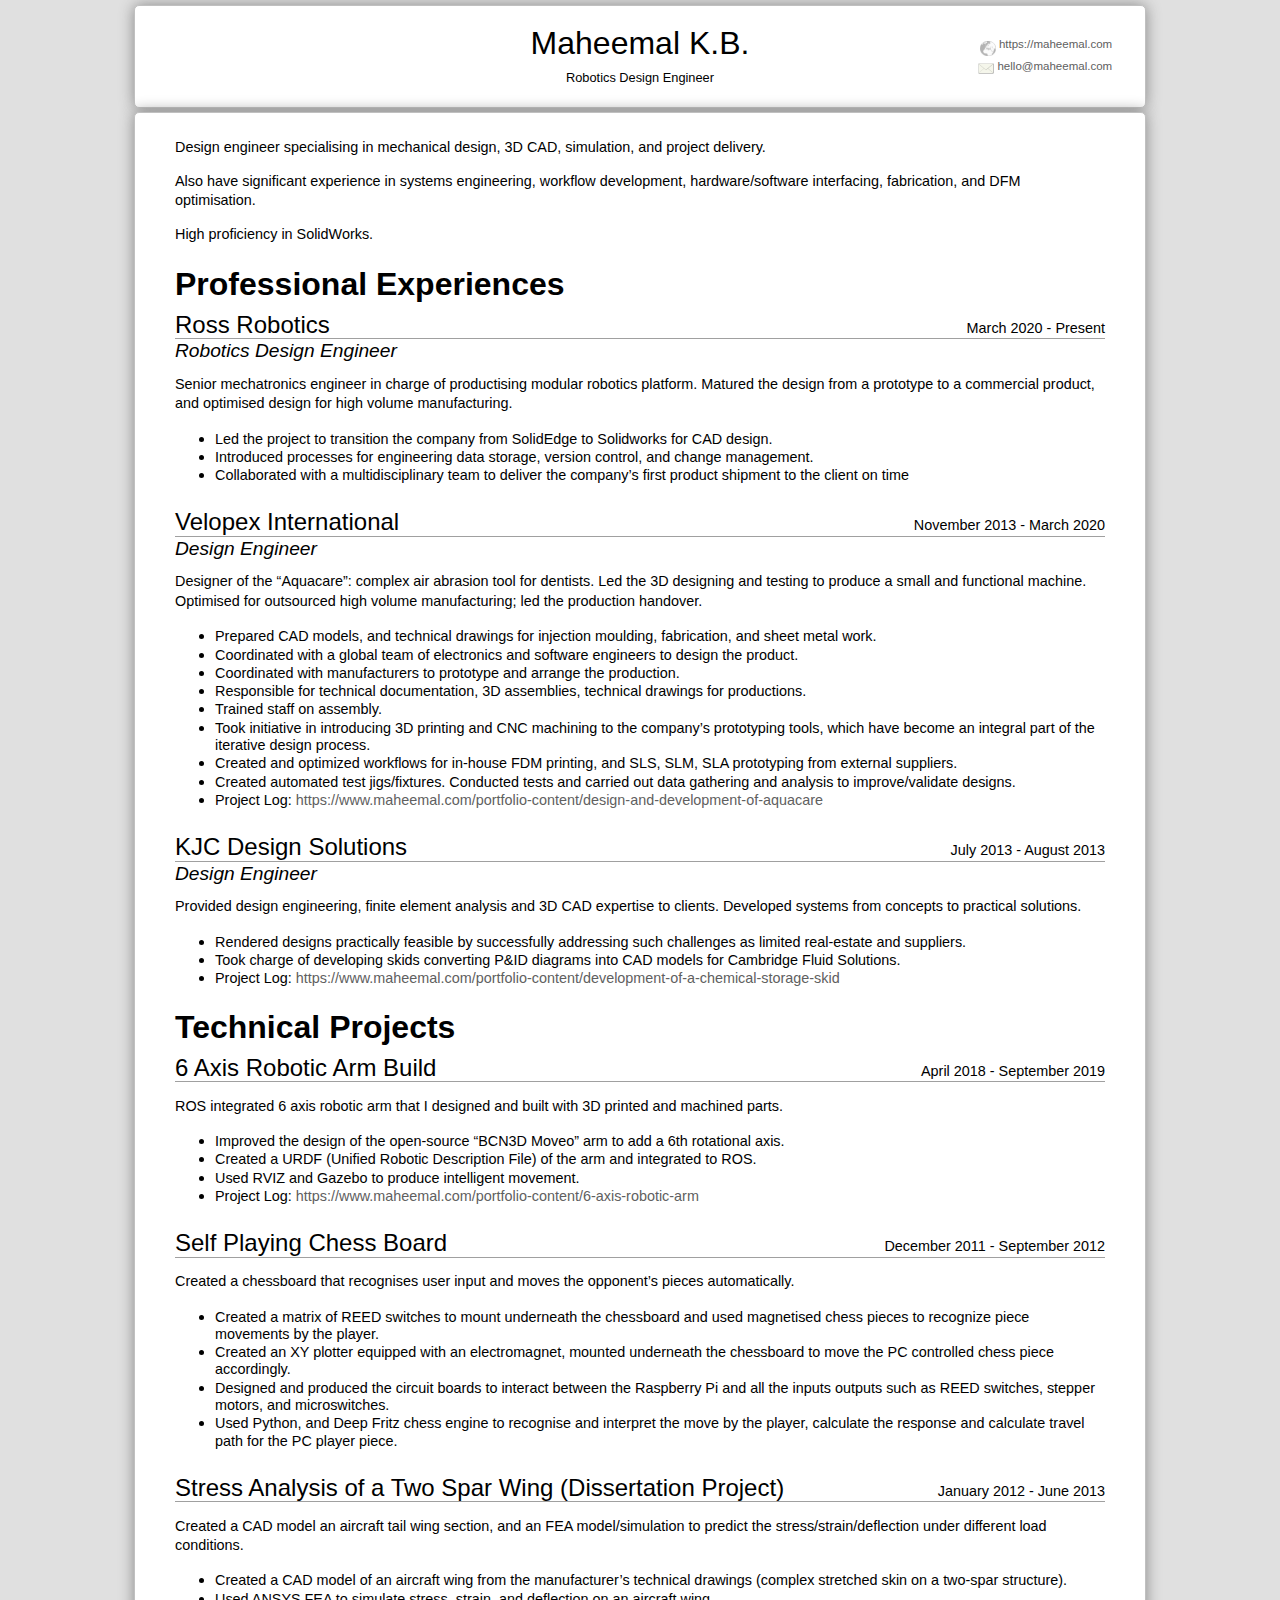
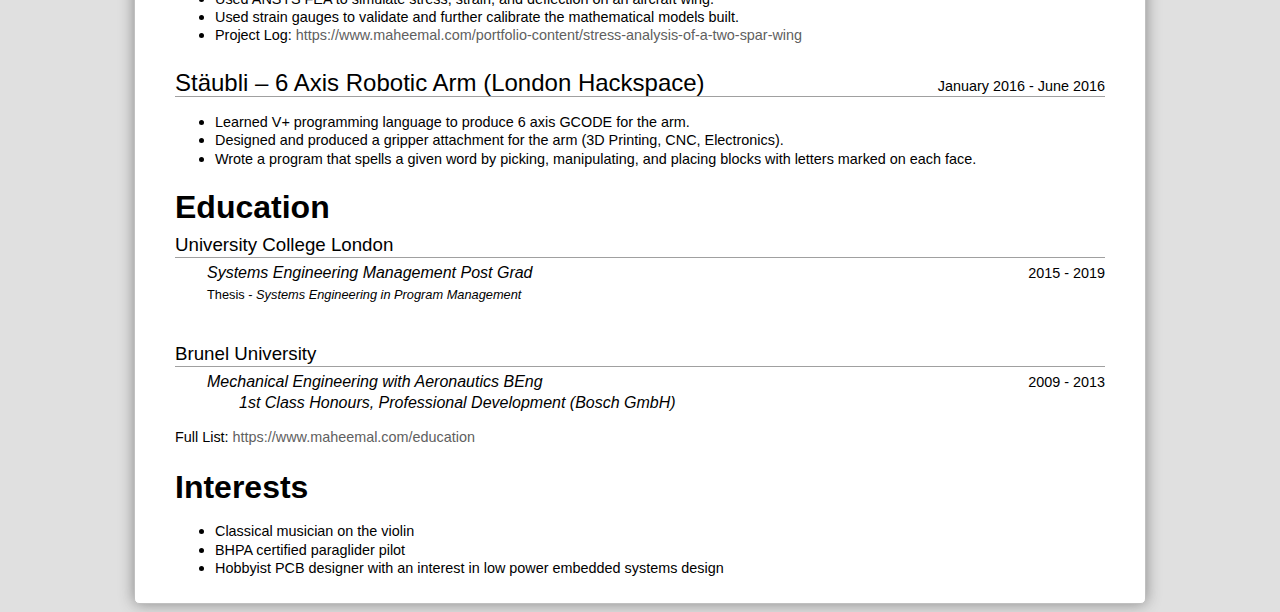
==== resume.html @ cee3b7aa "Index removed" ====
<!DOCTYPE html>
<html xmlns="http://www.w3.org/1999/xhtml" lang="en">
<head>
<meta http-equiv="content-type" content="text/html; charset=UTF-8" />
<meta name="viewport" content="width=device-width"/>
<title>Maheemal K.B.</title>
<link rel="stylesheet" type="text/css" href="style.css" />
</head>

<body>

<div class="header_container">
<p class="top_name">Maheemal K.B.</p>
<p class="top_name_subtitle">Robotics Design Engineer</p>

<div class="contact_info">
<p>
<img src="img/internet.png" width="16" alt="Website: " class="contact_icons" /><a href="https://maheemal.com">https://maheemal.com</a><br />
<img src="img/email.png" width="16" alt="Email: " class="contact_icons" /><a href="" id="email_link">hello@maheemal.com</a>
</p>
</div>
</div>

<div class="body_container">
<!-- main content starts here -->

<hr class="print_only" />

<p class="summary_text">Design engineer specialising in mechanical design, 3D CAD, simulation, and project delivery.</p>
<p class="summary_text">Also have significant experience in systems engineering, workflow development, hardware/software interfacing, fabrication, and DFM optimisation.</p>
<p class="summary_text">High proficiency in SolidWorks.</p>

<h1>Professional Experiences</h1>

<div class="job_title_div">
<div>
<h2>Ross Robotics</h2>
<p>March 2020 - Present</p>
</div>
<div><h3>Robotics Design Engineer</h3></div>
</div>

<p class="summary_text">Senior mechatronics engineer in charge of productising modular robotics platform. Matured the design from a prototype to a commercial product, and optimised design for high volume manufacturing.</p>

<ul class="job_details">


<li><p>Led the project to transition the company from SolidEdge to Solidworks for CAD design.</p></li>
<li><p>Introduced processes for engineering data storage, version control, and change management.</p>
<li><p>Collaborated with a multidisciplinary team to deliver the company’s first product shipment to the client on time</p>
</ul>

<div class="job_title_div">
<div>
<h2>Velopex International</h2>
<p>November 2013 - March 2020</p>
</div>
<div><h3>Design Engineer</h3></div>
</div>

<p class="summary_text">Designer of the “Aquacare”: complex air abrasion tool for dentists.  Led the 3D designing and testing to produce a small and functional machine. Optimised for outsourced high volume manufacturing; led the production handover.</p>

<ul class="job_details">
<li><p>Prepared CAD models, and technical drawings for injection moulding, fabrication, and sheet metal work.</p></li>
<li><p>Coordinated with a global team of electronics and software engineers to design the product.</p></li>
<li><p>Coordinated with manufacturers to prototype and arrange the production.</p></li>
<li><p>Responsible for technical documentation, 3D assemblies, technical drawings for productions.</p></li>
<li><p>Trained staff on assembly.</p></li>
<li><p>Took initiative in introducing 3D printing and CNC machining to the company’s prototyping tools, which have become an integral part of the iterative design process. </p></li>
<li><p>Created and optimized workflows for in-house FDM printing, and SLS, SLM, SLA prototyping from external suppliers.</p></li>
<li><p>Created automated test jigs/fixtures. Conducted tests and carried out data gathering and analysis to improve/validate designs.</p></li>
<li><p>Project Log: <a href="https://www.maheemal.com/portfolio-content/design-and-development-of-aquacare">https://www.maheemal.com/portfolio-content/design-and-development-of-aquacare</a></p></li>

</ul>

<div class="job_title_div">
<div>
<h2>KJC Design Solutions</h2>
<p>July 2013 - August 2013</p>
</div>
<div><h3>Design Engineer</h3></div>
</div>

<p class="summary_text">Provided design engineering, finite element analysis and 3D CAD expertise to clients. Developed systems from concepts to practical solutions.</p>

<ul class="job_details">
<li><p>Rendered designs practically feasible by successfully addressing such challenges as limited real-estate and suppliers.</p></li>
<li><p>Took charge of developing skids converting P&ID diagrams into CAD models for Cambridge Fluid Solutions.</p></li>

<li><p>Project Log: <a href="https://www.maheemal.com/portfolio-content/development-of-a-chemical-storage-skid">https://www.maheemal.com/portfolio-content/development-of-a-chemical-storage-skid</a></p></li>

</ul>

<h1>Technical Projects</h1>

<div class="job_title_div">
<div>
<h2>6 Axis Robotic Arm Build</h2>
<p>April 2018 - September 2019</p>
</div>
</div>

<p class="summary_text">ROS integrated 6 axis robotic arm that I designed and built with 3D printed and machined parts.</p>

<ul class="job_details">
<li><p>Improved the design of the open-source “BCN3D Moveo” arm to add a 6th rotational axis.</p></li>
<li><p>Created a URDF (Unified Robotic Description File) of the arm and integrated to ROS.</p></li>
<li><p>Used RVIZ and Gazebo to produce intelligent movement.</p></li>
<li><p>Project Log: <a href="https://www.maheemal.com/portfolio-content/6-axis-robotic-arm">https://www.maheemal.com/portfolio-content/6-axis-robotic-arm</a></p></li>
</ul>

<div class="job_title_div">
<div>
<h2>Self Playing Chess Board</h2>
<p>December 2011 - September 2012</p>
</div>
</div>
<p class="summary_text">Created a chessboard that recognises user input and moves the opponent’s pieces automatically.</p>
<ul class="job_details">
<li><p>Created a matrix of REED switches to mount underneath the chessboard and used magnetised chess pieces to recognize piece movements by the player.</p></li>
<li><p>Created an XY plotter equipped with an electromagnet, mounted underneath the chessboard to move the PC controlled chess piece accordingly.</p></li>
<li><p>Designed and produced the circuit boards to interact between the Raspberry Pi and all the inputs outputs such as REED switches, stepper motors, and microswitches.</p></li>
<li><p>Used Python, and Deep Fritz chess engine to recognise and interpret the move by the player, calculate the response and calculate travel path for the PC player piece.</p></li>
</ul>

<div class="job_title_div">
<div>
<h2>Stress Analysis of a Two Spar Wing (Dissertation Project)</h2>
<p>January 2012 - June 2013</p>
</div>
</div>
<p class="summary_text">Created a CAD model an aircraft tail wing section, and an FEA model/simulation to predict the stress/strain/deflection under different load conditions.</p>
<ul class="job_details">
<li><p>Created a CAD model of an aircraft wing from the manufacturer’s technical drawings (complex stretched skin on a two-spar structure).</p></li>
<li><p>Used ANSYS FEA to simulate stress, strain, and deflection on an aircraft wing.</p></li>
<li><p>Used strain gauges to validate and further calibrate the mathematical models built.</p></li>
<li><p>Project Log: <a href="https://www.maheemal.com/portfolio-content/stress-analysis-of-a-two-spar-wing">https://www.maheemal.com/portfolio-content/stress-analysis-of-a-two-spar-wing</a></p></li>
</ul>

<div class="job_title_div">
<div>
<h2>Stäubli – 6 Axis Robotic Arm (London Hackspace)</h2>
<p>January 2016 - June 2016</p>
</div>
</div>
<ul class="job_details">
<li><p>Learned V+ programming language to produce 6 axis GCODE for the arm.</p></li>
<li><p>Designed and produced a gripper attachment for the arm (3D Printing, CNC, Electronics).</p></li>
<li><p>Wrote a program that spells a given word by picking, manipulating, and placing blocks with letters marked on each face.</p></li>
</ul>

<h1>Education</h1>
<div class="education_firstline"><p>University College London</p></div>
<div class="education_secondline pad_bottom">
<h2>Systems Engineering Management Post Grad

<br />
<span class="education_detail">
Thesis - <i>Systems Engineering in Program Management</i>
<br /><br />
</h2>
<p>2015 - 2019</p>
</div>

<div class="education_firstline"><p>Brunel University</p></div>
<div class="education_secondline">
<h2>Mechanical Engineering with Aeronautics BEng
<br /><span class="indent">1st Class Honours, Professional Development (Bosch GmbH)</span>
</h2>
<p>2009 - 2013</p>
</div>

<p>Full List: <a href="https://www.maheemal.com/education">https://www.maheemal.com/education</a></p>



<h1>Interests</h1>
<ul class="interests">
<li><p>Classical musician on the violin</p></li>
<li><p>BHPA certified paraglider pilot</p></li>
<li><p>Hobbyist PCB designer with an interest in low power embedded systems design</p></li>
</ul>

<!-- main content ends here -->
</div>

<hr class="print_only" />

<p class="summary_text print_only">Please visit http://maheemal.com/resume for the latest version of my resume.</p>

<script src="scripts/eml.js">
</script>
</body>

</html>
---- style.css ----
p, h1, h2, h3, h4, h5, h6 {
	font-family: Verdana, Geneva, sans-serif;
	text-decoration: none;
	font-weight: normal;
	padding: 0px;
	margin-bottom: 0px;
}

h1 { font-size: 2.0em; font-weight: bold; padding-top: 0px }
h2 { font-size: 1.5em; line-height: 1.0em; padding-top: 0px;  }
h3 { font-size: 1.2em; line-height: 1.0em; padding-top: 0px; }

p { font-size: 0.9em; line-height: 1.35em; }

p.summary_text_first { text-align: left; padding-top: 1em; }

p.summary_text { text-align: left }

img { vertical-align:text-top;  }
img.contact_icons { padding: 3px 3px 3px 3px }

a:link { color: #606060; text-decoration: none }
a:visited { color: #606060; text-decoration: none }
a:hover { color: #606060; text-decoration: underline }
a:active { color: #606060 }

body { text-align: center; background-color: #E0E0E0; margin-top: 0px } /* IE workaround for centering */

.header_container, .body_container {
	position: relative;
	width: 930px;
	padding: 10px 40px 10px 40px;
	margin: 0.3em auto;
	background-color: white;
	text-align: left;
}

@media only print
{
	.header_container, .body_container {
		border-style: none;
	}

	.header_container {
		padding-top: 0;
		padding-bottom: 0;
	}

	.print_only {
	}
}

@media only screen
{
	.header_container, .body_container {
		border-style: solid;
		border-width: 1px;
		border-color: #C0C0C0;
		border-radius: 5px;
		box-shadow: 0 0 15px #888888;
	}

	.header_container {
		padding-top: 10px;
		padding-bottom: 20px;
	}

	.print_only {
		display: none;
	}
}

@media only screen and (max-device-width: 600px)
{
    body {
        font-size: 150%;
    }
}

.header_container {
	text-align: center;
}

.body_container {
	text-align: left;
}

.contact_info {
	position: absolute;
	top: 1.5em;
	right: 20px;
	margin-right: 1.0em;
	text-align: right;
	font-size: 0.8em;
}

.job_title_div {
	width: 100%;
	display: table;
	border-collapse: collapse;
}

.job_title_div div:first-child {
    display: table-row;
	border-style: solid;
	border-width: 0 0 1px 0;
	border-color: #A0A0A0;
}

.job_title_div div:first-child h2 {
	display: table-cell;
	text-align: left;
	padding-top: 10px;
}

.job_title_div div:first-child p {
	display: table-cell;
	text-align: right;
	padding-top: 10px;
}

.job_title_div div:last-child h3 {
	display: table-cell;
	text-align: left;
	padding-top: 2px;
	font-style: italic;
}

.job_details li p {
	line-height: 1.2em;
	margin-top: 0;
}

.award {
	width: 100%;
	display: table;
	padding-top: 10px;
	padding-left: 0em;
}

.award h2 {
	display: table-cell;
	text-align: left;
	font-size: 1.0em;
}

.award p {
	display: table-cell;
	text-align: right;
}

.education_firstline {
	font-size: 1.3em;
	width: 100%;
	border-style: solid;
	width: 100%;
	border-width: 0 0 1px 0;
	border-color: #A0A0A0;
}

.education_firstline p {
	margin-top: 0.3em;
}

.education_secondline {
	width: 100%;
	display: table;
	padding-top: 5px;
	padding-bottom: 0px;
}

.education_secondline h2 {
	display: table-cell;
	text-align: left;
	font-size: 1.0em;
	font-style: italic;
	line-height: 1.3em;
	padding-left: 2em;
}

.indent {
    padding-left: 2em;
}

.pad_bottom {
    padding-bottom: 10px;
}

.education_detail {
    font-style: normal;
    font-size: 0.8em;
    line-height: 1em;
    padding-bottom: 10px;
}

.education_secondline h3 {
	display: table-cell;
	text-align: left;
	font-size: 1.0em;
	font-style: italic;
	line-height: 1.3em;
	text-indent: -2em;
}

.education_secondline p {
	display: table-cell;
	text-align: right;
	line-height: 1.5em;
}

.interests li p {
	line-height: 1.2em;
	margin-top: 0;
}

.top_name { font-size: 2em; margin-top: 0.2em; margin-bottom: 0px; text-align: center }
.top_name_subtitle { font-size: 0.8em; margin-top: 0.3em; text-align: center }
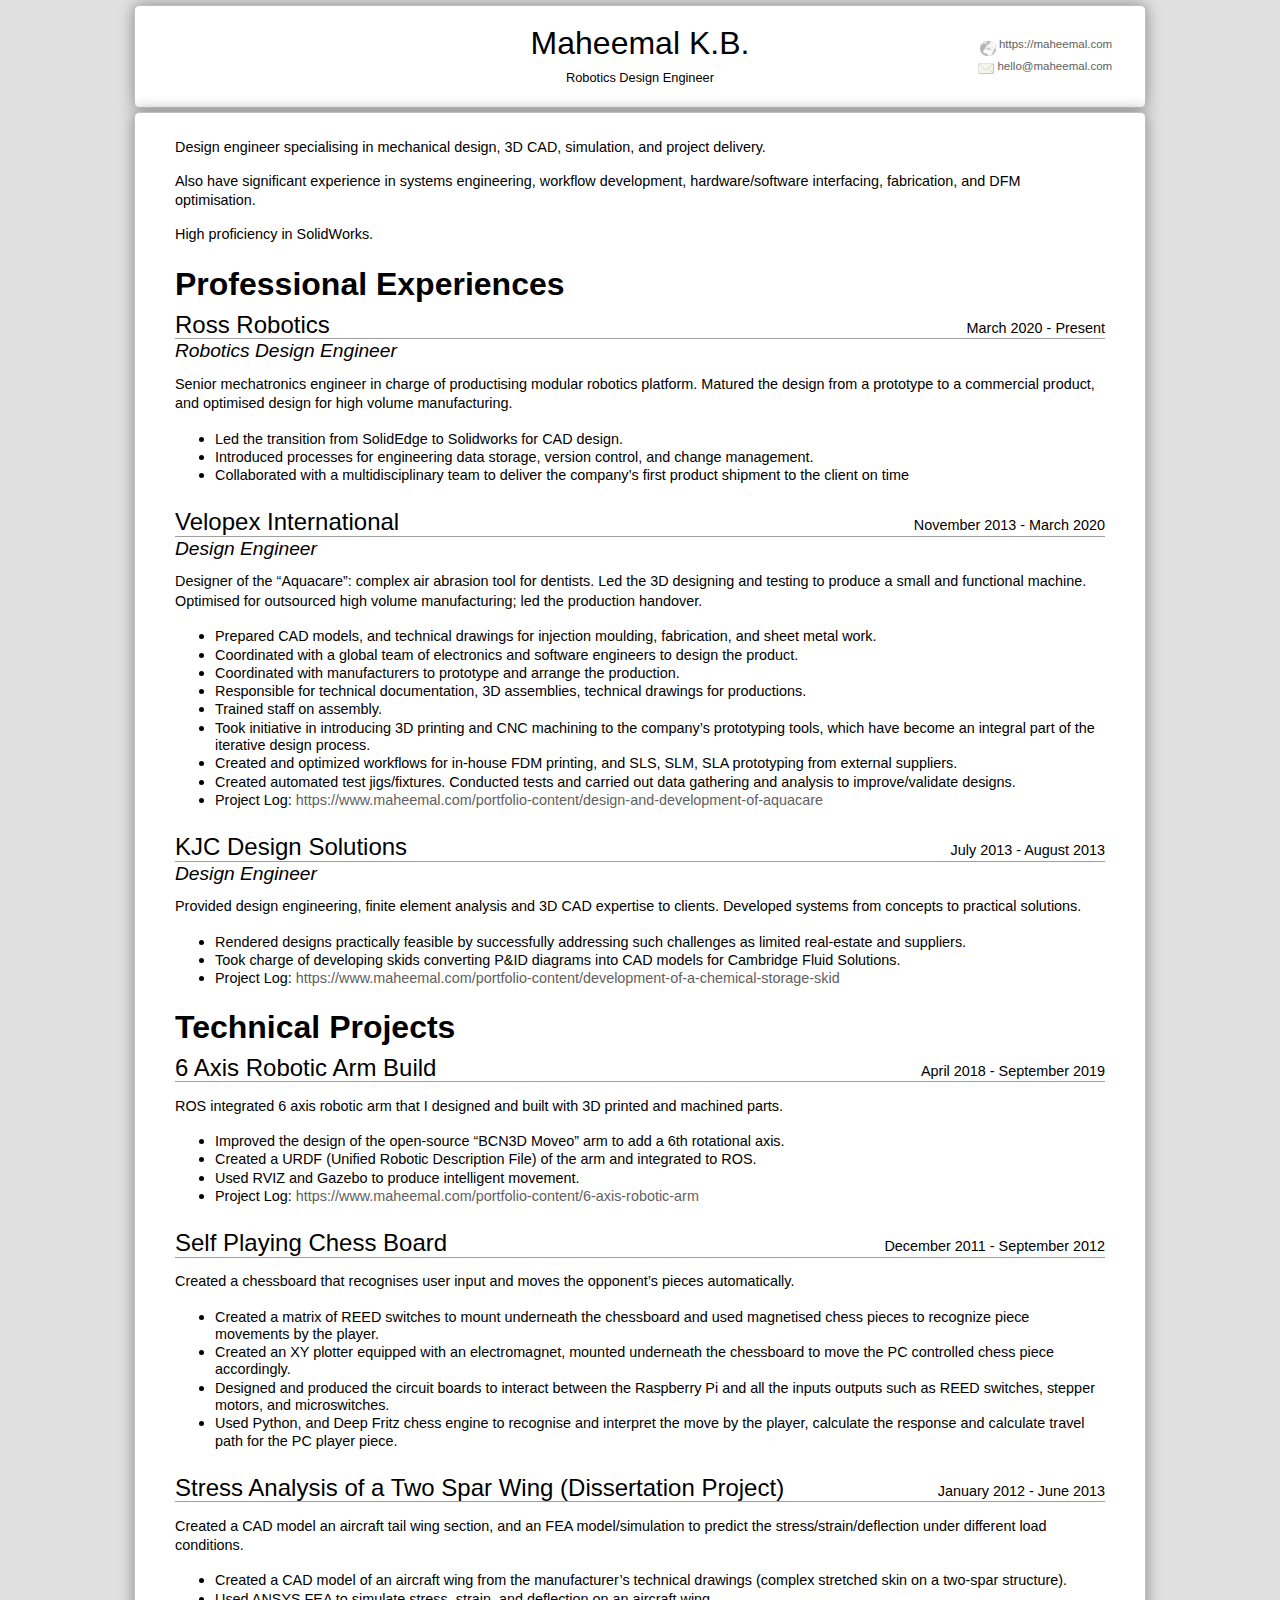
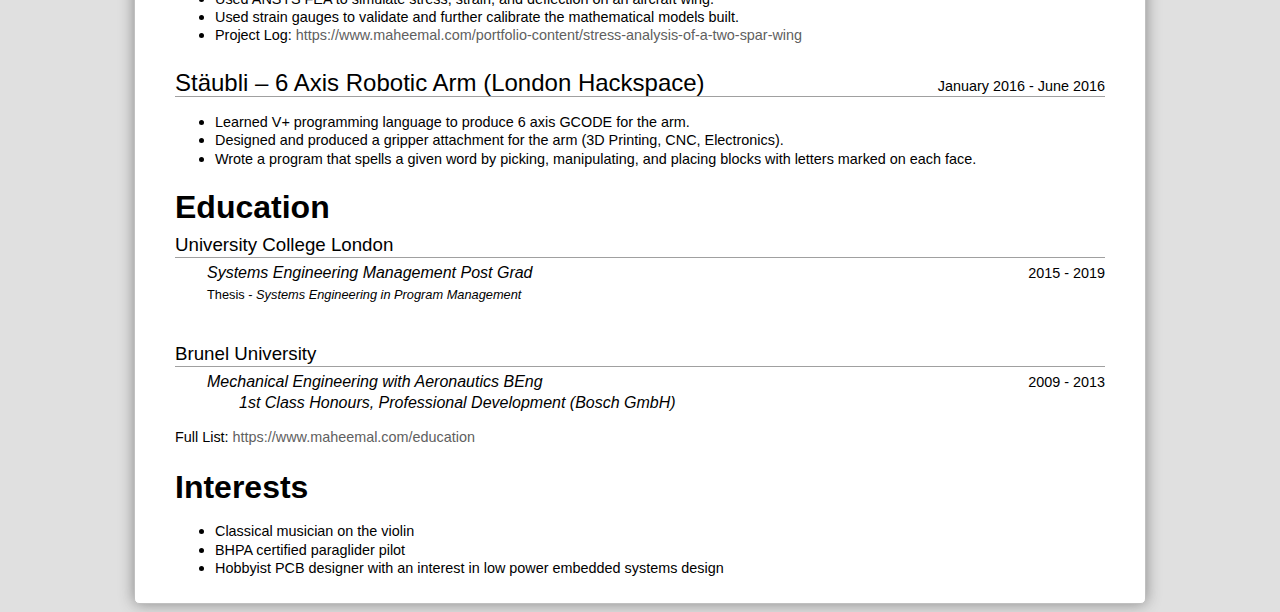
==== commit cb099dd5: "Minor wording changes in RR employment" ====
--- a/resume.html
+++ b/resume.html
@@ -45,7 +45,7 @@
 <ul class="job_details">
 
 
-<li><p>Led the project to transition the company from SolidEdge to Solidworks for CAD design.</p></li>
+<li><p>Led the transition from SolidEdge to Solidworks for CAD design.</p></li>
 <li><p>Introduced processes for engineering data storage, version control, and change management.</p>
 <li><p>Collaborated with a multidisciplinary team to deliver the company’s first product shipment to the client on time</p>
 </ul>
